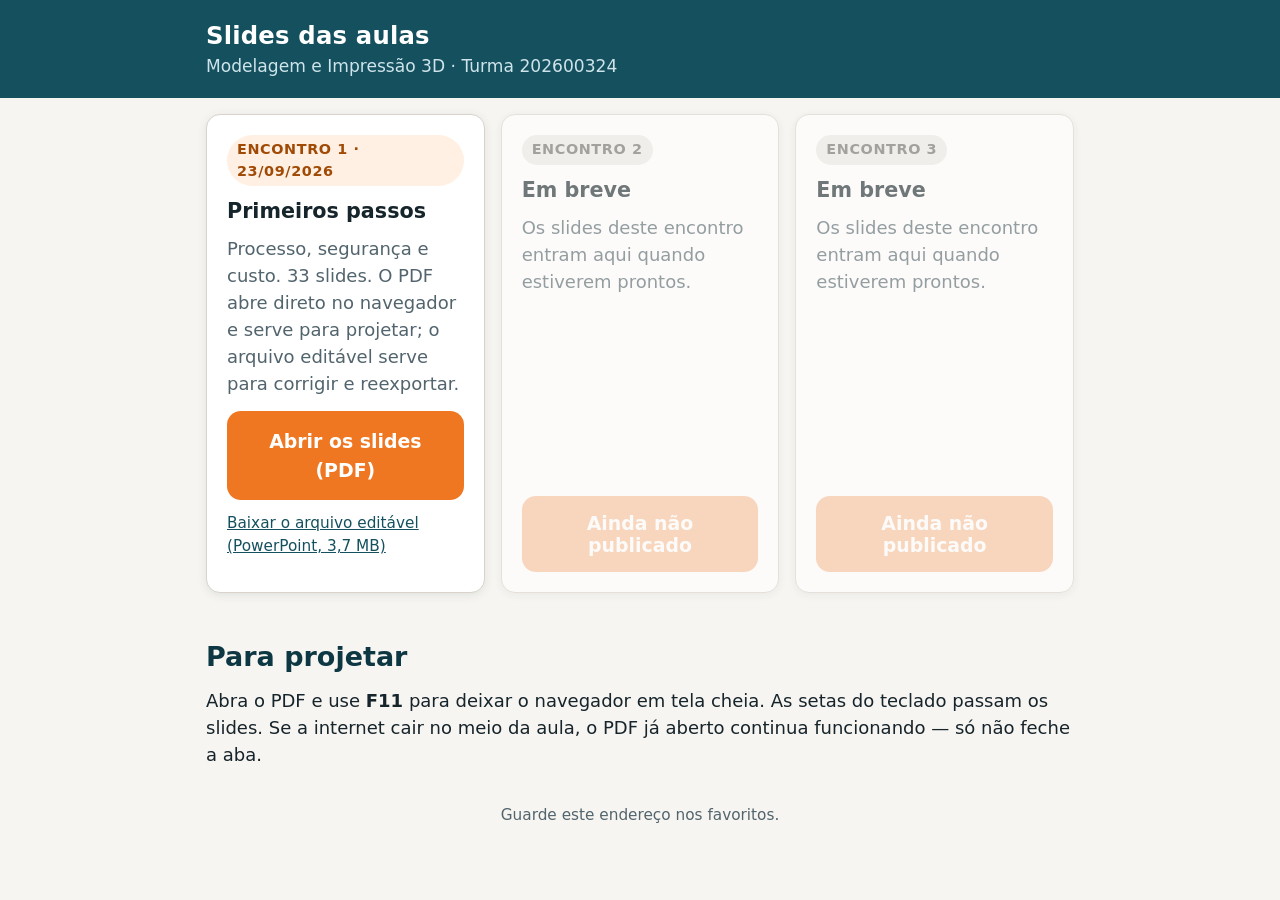
==== professor-597b10/index.html @ f4423e3f "Slides fora do fluxo do aluno, em endereco proprio - move slides.html e slides/ para professor-597b1" ====
<!DOCTYPE html>
<html lang="pt-BR">
<head>
<meta charset="utf-8">
<meta name="viewport" content="width=device-width, initial-scale=1">
<meta name="robots" content="noindex, nofollow">
<title>Slides das aulas</title>
<link rel="stylesheet" href="../assets/estilo.css">
</head>
<body>

<header class="faixa">
  <div class="container">
    <div>
      <h1>Slides das aulas</h1>
      <p class="sub">Modelagem e Impressão 3D &middot; Turma 202600324</p>
    </div>
  </div>
</header>

<main class="container">

  <div class="cartas">

    <div class="carta carta-aula">
      <span class="etiqueta">Encontro 1 &middot; 23/09/2026</span>
      <h3>Primeiros passos</h3>
      <p>Processo, segurança e custo. 33 slides. O PDF abre direto no
         navegador e serve para projetar; o arquivo editável serve para
         corrigir e reexportar.</p>
      <a class="botao" href="encontro-1.pdf" target="_blank"
         rel="noopener">Abrir os slides (PDF)</a>
      <p class="rodape" style="text-align:left;margin-top:12px">
        <a href="encontro-1.pptx" download>Baixar o arquivo editável
        (PowerPoint, 3,7 MB)</a>
      </p>
    </div>

    <div class="carta carta-aula inativa">
      <span class="etiqueta breve">Encontro 2</span>
      <h3>Em breve</h3>
      <p>Os slides deste encontro entram aqui quando estiverem prontos.</p>
      <button class="botao" disabled>Ainda não publicado</button>
    </div>

    <div class="carta carta-aula inativa">
      <span class="etiqueta breve">Encontro 3</span>
      <h3>Em breve</h3>
      <p>Os slides deste encontro entram aqui quando estiverem prontos.</p>
      <button class="botao" disabled>Ainda não publicado</button>
    </div>

  </div>

  <h2>Para projetar</h2>
  <p>Abra o PDF e use <strong>F11</strong> para deixar o navegador em tela
     cheia. As setas do teclado passam os slides. Se a internet cair no meio da
     aula, o PDF já aberto continua funcionando — só não feche a aba.</p>

  <p class="rodape">
    Guarde este endereço nos favoritos.
  </p>

</main>

</body>
</html>
---- assets/estilo.css ----
/* Carreta 3D — estilo comum a todas as páginas.
   Pensado para projeção em sala pequena e para celular: fonte grande,
   alto contraste, alvos de toque generosos. */

:root {
  --azul: #14505e;
  --azul-escuro: #0d3742;
  --laranja: #ef7722;
  --laranja-claro: #fff0e3;
  --fundo: #f7f5f1;
  --carta: #ffffff;
  --texto: #16242b;
  --texto-suave: #52646d;
  --borda: #d9d3ca;
  --verde: #1e7d52;
  --verde-claro: #e6f4ec;
  --vermelho: #b3261e;
  --vermelho-claro: #fbeae9;
  --raio: 14px;
  --sombra: 0 2px 10px rgba(13, 55, 66, 0.10);
}

* { box-sizing: border-box; }

html, body {
  margin: 0;
  padding: 0;
  background: var(--fundo);
  color: var(--texto);
  font-family: "Segoe UI", system-ui, -apple-system, Roboto, Arial, sans-serif;
  font-size: 18px;
  line-height: 1.5;
}

body { padding-bottom: 40px; }

.faixa {
  background: var(--azul);
  color: #fff;
  padding: 18px 16px;
}

.faixa .container { display: flex; align-items: center; gap: 14px; flex-wrap: wrap; }

.faixa h1 { font-size: 1.35rem; margin: 0; font-weight: 700; letter-spacing: .2px; }
.faixa .sub { color: #cfe4ea; font-size: .95rem; margin: 0; }

.container { max-width: 900px; margin: 0 auto; padding: 0 16px; }

h2 { font-size: 1.5rem; margin: 28px 0 10px; color: var(--azul-escuro); }
h3 { font-size: 1.15rem; margin: 0 0 8px; }
p { margin: 0 0 14px; }

a { color: var(--azul); }

/* ---------- botões ---------- */

.botao {
  display: inline-block;
  background: var(--laranja);
  color: #fff;
  border: none;
  border-radius: var(--raio);
  padding: 16px 26px;
  font-size: 1.05rem;
  font-weight: 700;
  font-family: inherit;
  cursor: pointer;
  text-decoration: none;
  text-align: center;
  min-height: 56px;
}
.botao:hover { filter: brightness(1.06); }
.botao:active { transform: translateY(1px); }
.botao[disabled] { opacity: .45; cursor: not-allowed; }

.botao.secundario { background: var(--azul); }
.botao.neutro { background: #fff; color: var(--azul); border: 2px solid var(--azul); }
.botao.perigo { background: #fff; color: var(--vermelho); border: 2px solid var(--vermelho); }
.botao.pequeno { padding: 10px 16px; font-size: .95rem; min-height: 44px; }

.linha-botoes { display: flex; gap: 12px; flex-wrap: wrap; margin: 18px 0; }

/* ---------- cartões ---------- */

.carta {
  background: var(--carta);
  border: 1px solid var(--borda);
  border-radius: var(--raio);
  box-shadow: var(--sombra);
  padding: 20px;
  margin: 16px 0;
}

.cartas { display: grid; gap: 16px; grid-template-columns: repeat(auto-fit, minmax(260px, 1fr)); }

.carta-aula { display: flex; flex-direction: column; }
.carta-aula .etiqueta {
  display: inline-block;
  background: var(--laranja-claro);
  color: #a04a06;
  font-weight: 700;
  font-size: .8rem;
  padding: 4px 10px;
  border-radius: 999px;
  margin-bottom: 10px;
  align-self: flex-start;
  text-transform: uppercase;
  letter-spacing: .6px;
}
.carta-aula .etiqueta.breve { background: #eceae6; color: #6b6a66; }
.carta-aula p { color: var(--texto-suave); flex: 1; }
.carta-aula.inativa { opacity: .6; }

/* ---------- atividades ---------- */

.barra-topo {
  display: flex;
  justify-content: space-between;
  align-items: center;
  gap: 12px;
  background: var(--carta);
  border-bottom: 1px solid var(--borda);
  padding: 10px 16px;
  position: sticky;
  top: 0;
  z-index: 10;
  flex-wrap: wrap;
}
.barra-topo .quem { font-weight: 700; }
.barra-topo .placar { color: var(--azul); font-weight: 700; }

.progresso { height: 8px; background: #e4e0da; border-radius: 99px; overflow: hidden; margin: 6px 0 0; }
.progresso > div { height: 100%; background: var(--laranja); width: 0; transition: width .25s; }

.enunciado {
  font-size: 1.25rem;
  font-weight: 700;
  margin: 0 0 4px;
  color: var(--azul-escuro);
}
.apoio { color: var(--texto-suave); margin-bottom: 16px; }

.opcoes { display: grid; gap: 12px; }
.opcao {
  background: #fff;
  border: 2px solid var(--borda);
  border-radius: var(--raio);
  padding: 16px 18px;
  font-size: 1.05rem;
  font-family: inherit;
  text-align: left;
  cursor: pointer;
  min-height: 60px;
  color: var(--texto);
}
.opcao:hover:not([disabled]) { border-color: var(--azul); }
.opcao.certa { border-color: var(--verde); background: var(--verde-claro); }
.opcao.errada { border-color: var(--vermelho); background: var(--vermelho-claro); }
.opcao[disabled] { cursor: default; }

.retorno { border-radius: var(--raio); padding: 14px 16px; margin: 16px 0; font-size: 1rem; }
.retorno.ok { background: var(--verde-claro); border-left: 6px solid var(--verde); }
.retorno.nao { background: var(--vermelho-claro); border-left: 6px solid var(--vermelho); }
.retorno strong { display: block; margin-bottom: 4px; }

/* peças de encaixar (tocar para pegar, tocar para soltar) */
.carta.retomar {
  border: 3px solid var(--laranja);
  background: var(--laranja-claro);
}
.carta.retomar h2 { margin-top: 0; color: #8a3f04; }

.dica-passo {
  background: var(--laranja-claro);
  border-left: 6px solid var(--laranja);
  border-radius: var(--raio);
  padding: 14px 16px;
  margin: 16px 0;
  font-weight: 700;
  color: #8a3f04;
  line-height: 1.4;
}
.dica-passo.ativa {
  background: var(--laranja);
  border-left-color: #8a3f04;
  color: #fff;
}

.pecas { display: flex; flex-wrap: wrap; gap: 10px; margin: 16px 0; }
.peca {
  background: var(--laranja-claro);
  border: 2px solid var(--laranja);
  color: #8a3f04;
  border-radius: 999px;
  padding: 12px 18px;
  font-size: 1rem;
  font-weight: 700;
  font-family: inherit;
  cursor: pointer;
  min-height: 52px;
}
.peca.escolhida { background: var(--laranja); color: #fff; outline: 3px solid #f9c395; }
.peca.usada { visibility: hidden; }

.alvos { display: grid; gap: 12px; }
.alvo {
  display: flex;
  align-items: center;
  gap: 12px;
  background: #fff;
  border: 2px dashed var(--borda);
  border-radius: var(--raio);
  padding: 14px 16px;
  cursor: pointer;
  min-height: 64px;
  font-family: inherit;
  font-size: 1rem;
  text-align: left;
  width: 100%;
  color: var(--texto);
}
.alvo .rotulo { font-weight: 700; color: var(--azul-escuro); min-width: 40%; }
.alvo .vaga { color: var(--texto-suave); font-style: italic; }
.alvo .posta { font-weight: 700; color: #8a3f04; }
.alvo.pronto { border-style: solid; border-color: var(--azul); background: #f2f8fa; }
.alvo.certa { border-color: var(--verde); background: var(--verde-claro); border-style: solid; }
.alvo.errada { border-color: var(--vermelho); background: var(--vermelho-claro); border-style: solid; }

/* desenho da impressora */
.figura { width: 100%; max-width: 460px; margin: 0 auto; display: block; }
.ponto-clique { cursor: pointer; fill: transparent; stroke: transparent; stroke-width: 2; }
.ponto-clique:hover { fill: rgba(239, 119, 34, .28); stroke: var(--laranja); }
.ponto-clique.acertou { fill: rgba(30, 125, 82, .35); stroke: var(--verde); }
.ponto-clique.errou { fill: rgba(179, 38, 30, .30); stroke: var(--vermelho); }

/* campo de digitação */
.campo {
  font-size: 1.3rem;
  padding: 14px 16px;
  border: 2px solid var(--borda);
  border-radius: var(--raio);
  font-family: inherit;
  width: 100%;
  max-width: 320px;
  color: var(--texto);
  background: #fff;
}
.campo:focus { outline: none; border-color: var(--azul); }

/* ---------- placar final ---------- */

.medalha {
  text-align: center;
  background: var(--azul);
  color: #fff;
  border-radius: var(--raio);
  padding: 26px 20px;
}
.medalha .numero { font-size: 3.4rem; font-weight: 800; line-height: 1; }
.medalha .de { color: #cfe4ea; }
.medalha .frase { margin-top: 10px; font-size: 1.1rem; }

/* ---------- tabela do painel ---------- */

table { width: 100%; border-collapse: collapse; margin: 16px 0; font-size: .95rem; }
th, td { text-align: left; padding: 10px 8px; border-bottom: 1px solid var(--borda); }
th { background: #eef3f5; color: var(--azul-escuro); }
tbody tr:nth-child(even) { background: #fbfaf8; }

.aviso {
  background: var(--laranja-claro);
  border-left: 6px solid var(--laranja);
  border-radius: 8px;
  padding: 14px 16px;
  margin: 16px 0;
}

.rodape { color: var(--texto-suave); font-size: .85rem; margin-top: 36px; text-align: center; }
.escondido { display: none !important; }

@media (max-width: 520px) {
  body { font-size: 17px; }
  .faixa h1 { font-size: 1.15rem; }
  .enunciado { font-size: 1.12rem; }
  .alvo .rotulo { min-width: 100%; }
  .alvo { flex-direction: column; align-items: flex-start; }
}

@media print {
  .botao, .barra-topo { display: none; }
  body { background: #fff; }
}
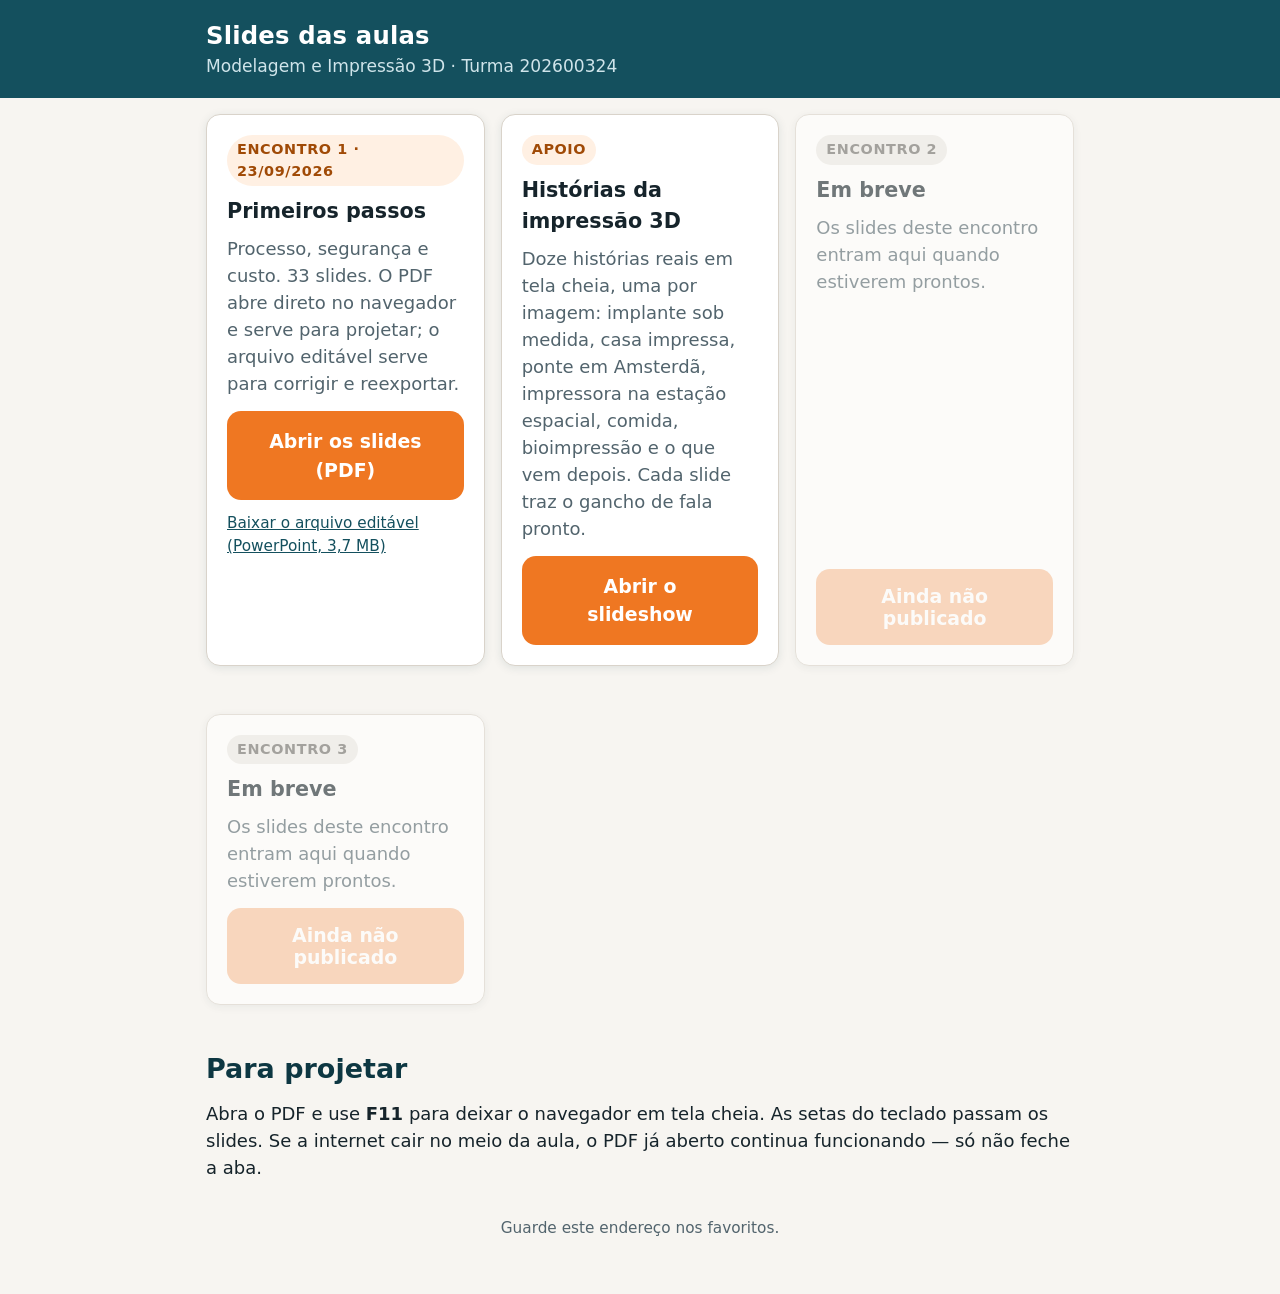
==== commit 84e34062: "Slideshow de historias da impressao 3D na area do professor 12 slides navegaveis por teclado, cada u" ====
--- a/professor-597b10/index.html
+++ b/professor-597b10/index.html
@@ -36,6 +36,16 @@
       </p>
     </div>
 
+    <div class="carta carta-aula">
+      <span class="etiqueta">Apoio</span>
+      <h3>Histórias da impressão 3D</h3>
+      <p>Doze histórias reais em tela cheia, uma por imagem: implante sob
+         medida, casa impressa, ponte em Amsterdã, impressora na estação
+         espacial, comida, bioimpressão e o que vem depois. Cada slide traz o
+         gancho de fala pronto.</p>
+      <a class="botao" href="slideshow.html">Abrir o slideshow</a>
+    </div>
+
     <div class="carta carta-aula inativa">
       <span class="etiqueta breve">Encontro 2</span>
       <h3>Em breve</h3>
